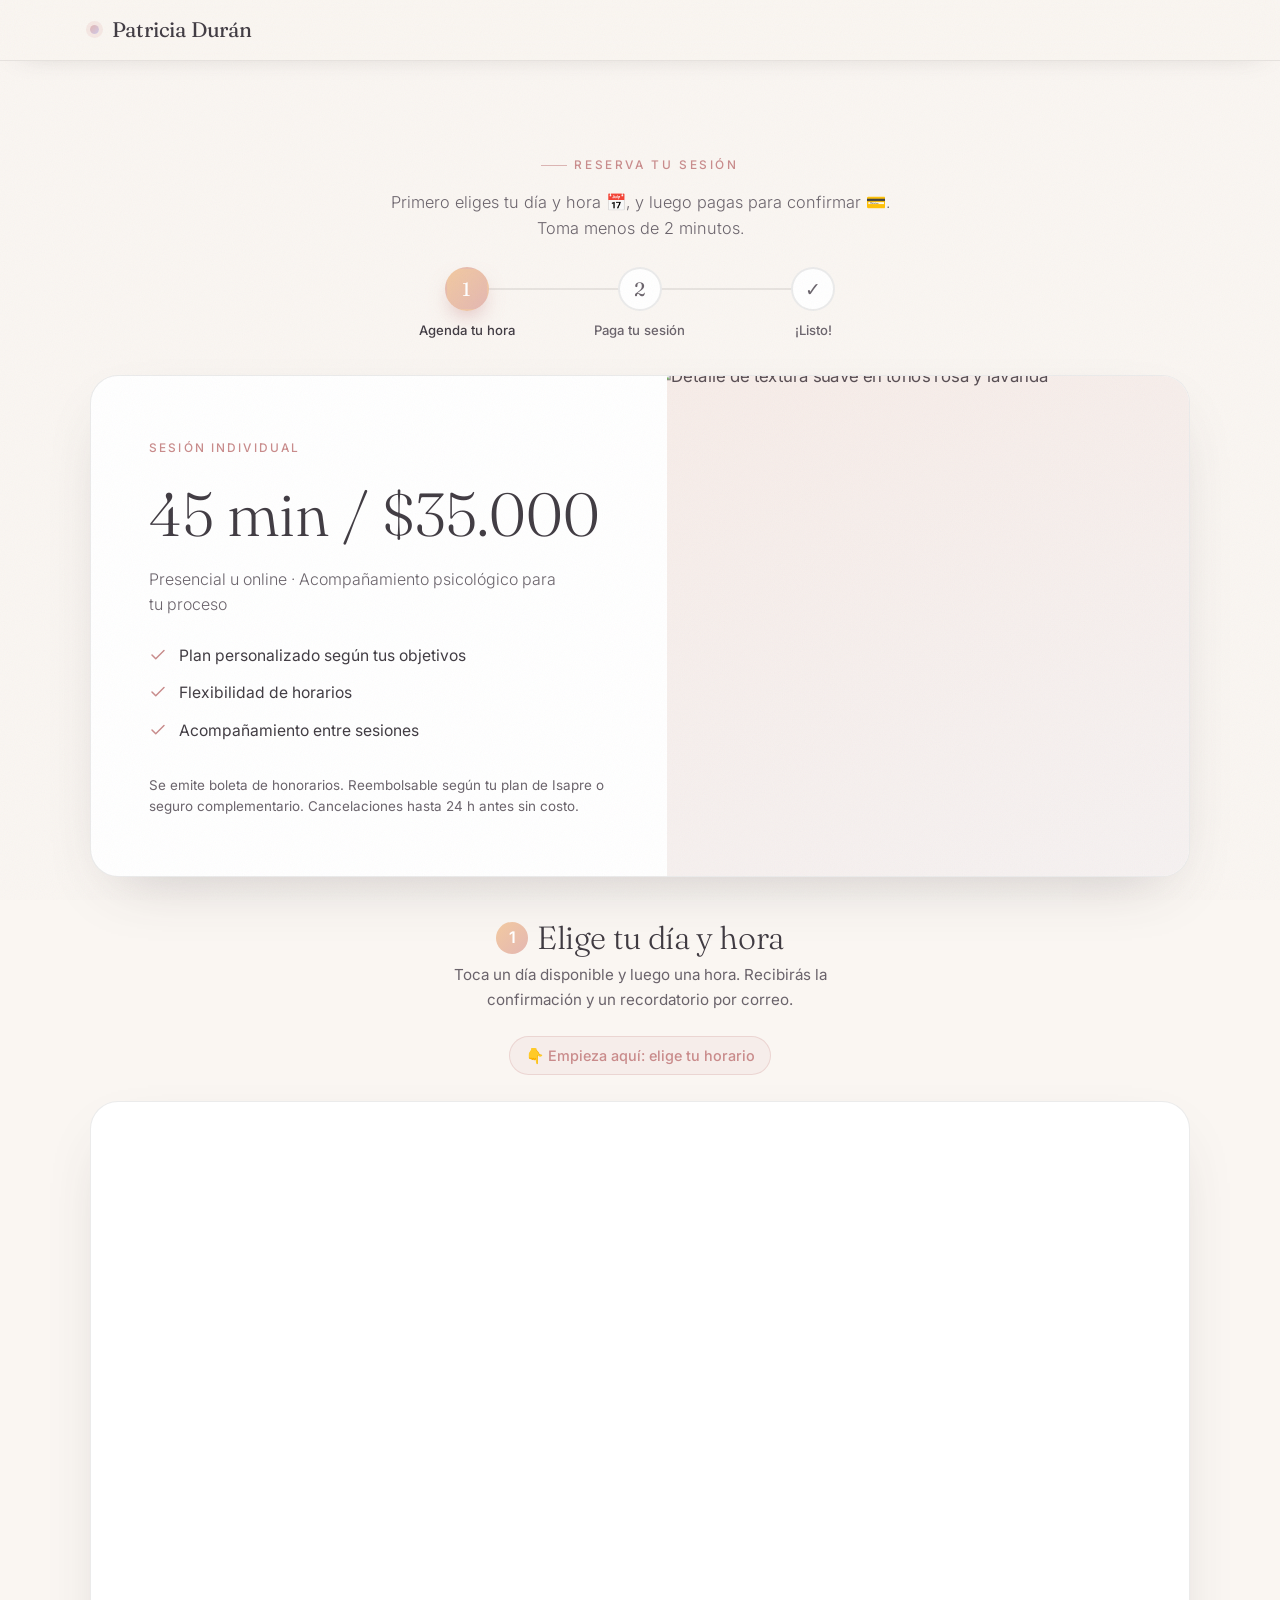
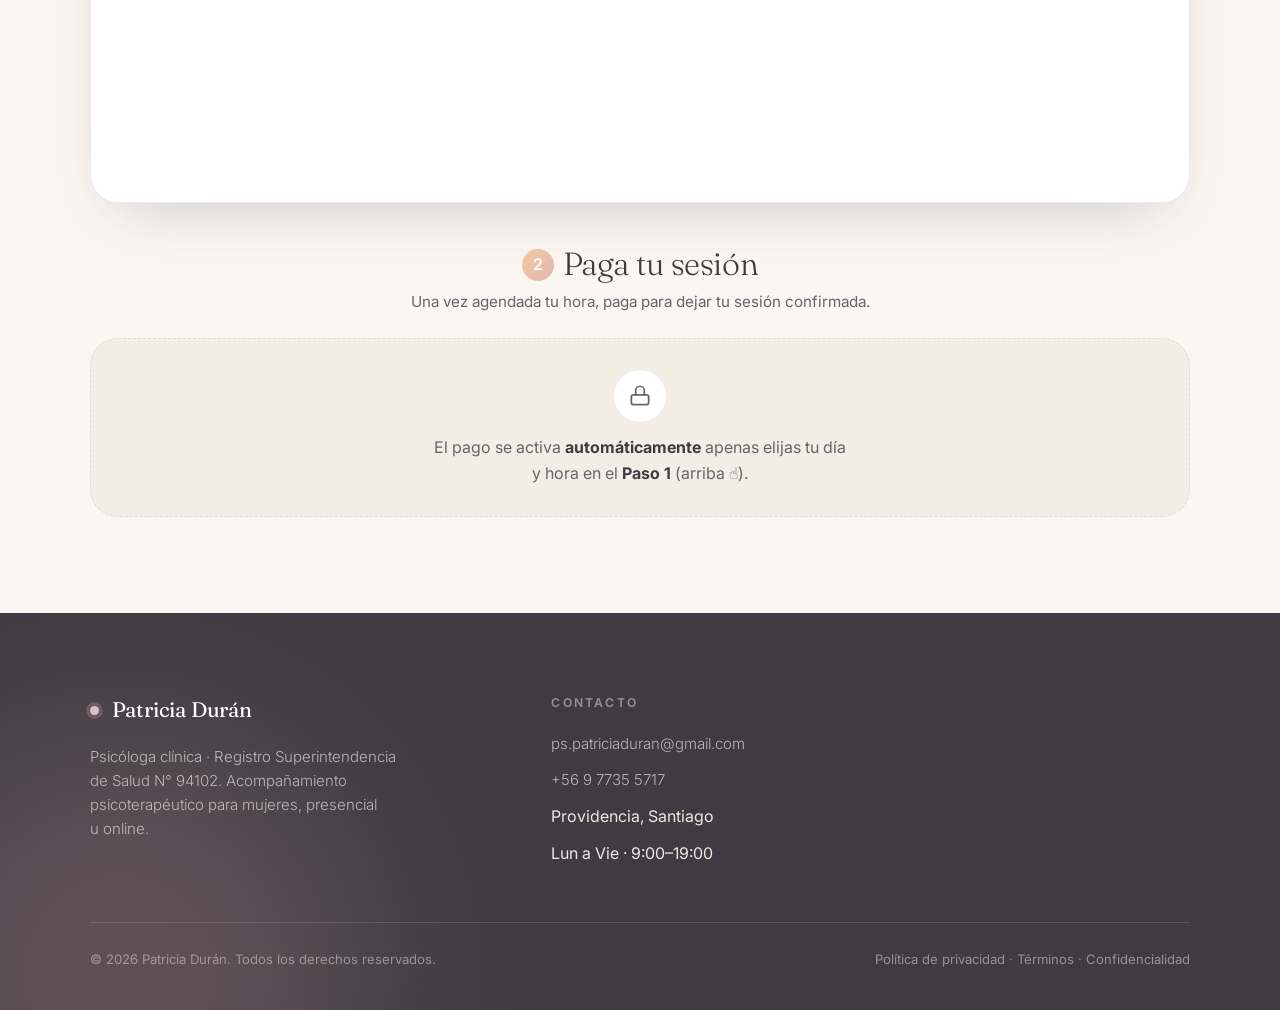
==== pago/index.html @ f586eb1d "Forzar recarga del CSS (cache-busting) tras reactivación del dominio El sitio quedó sirviendo una co" ====
<!DOCTYPE html>
<html lang="es">
<head>
<meta charset="UTF-8" />
<meta name="viewport" content="width=device-width, initial-scale=1.0" />
<title>Agenda y paga tu sesión · Patricia Durán — Psicóloga</title>
<meta name="description" content="Reserva tu sesión con Patricia Durán en 2 pasos: primero eliges día y hora, y luego pagas para confirmar, de forma segura." />
<meta name="author" content="Patricia Durán" />
<meta property="og:type" content="website" />
<meta property="og:title" content="Agenda y paga tu sesión · Patricia Durán" />
<meta property="og:description" content="Reserva en 2 pasos: agenda tu hora y luego paga para confirmar." />
<meta property="og:image" content="../assets/hero.png" />
<meta property="og:locale" content="es_ES" />
<meta name="theme-color" content="#FAF6F2" />
<link rel="icon" type="image/png" href="../assets/favicon.png" />
<link rel="apple-touch-icon" href="../assets/favicon.png" />

<link rel="preconnect" href="https://fonts.googleapis.com" />
<link rel="preconnect" href="https://fonts.gstatic.com" crossorigin />
<link href="https://fonts.googleapis.com/css2?family=Fraunces:ital,opsz,wght@0,9..144,300;0,9..144,400;0,9..144,500;1,9..144,300;1,9..144,400&family=Inter:wght@300;400;500;600&display=swap" rel="stylesheet" />

<link rel="stylesheet" href="../assets/styles.css?v=20260706" />
<style>
  /* --- específico de la página de agenda/pago --- */
  .pago-main{padding-top:148px;padding-bottom:96px;min-height:70vh}
  .pago-main .center-col{margin-bottom:8px}
  .back-link{display:inline-flex;align-items:center;gap:.4em;font-size:.9rem;color:var(--carbon-soft);margin-bottom:18px}
  .back-link:hover{color:var(--rosa-profundo)}

  /* indicador de pasos */
  .stepper{display:flex;justify-content:center;max-width:520px;margin:26px auto 8px}
  .stepper .st{flex:1;display:flex;flex-direction:column;align-items:center;text-align:center;position:relative}
  .stepper .st::before{content:"";position:absolute;top:21px;right:50%;width:100%;height:2px;background:var(--line);z-index:0}
  .stepper .st:first-child::before{display:none}
  .stepper .st .dot{position:relative;z-index:1;width:44px;height:44px;border-radius:50%;display:flex;align-items:center;justify-content:center;font-family:var(--serif);font-size:1.2rem;background:#fff;border:2px solid var(--line);color:var(--carbon-soft);transition:all .45s var(--ease)}
  .stepper .st .lbl{font-size:.82rem;margin-top:9px;color:var(--carbon-soft);font-weight:500}
  .stepper .st.active .dot{background:linear-gradient(135deg,var(--durazno),var(--rosa-sereno));border-color:transparent;color:#fff;box-shadow:0 10px 22px -8px rgba(201,139,139,.7)}
  .stepper .st.active .lbl{color:var(--carbon)}
  .stepper .st.done .dot{background:#3f7d57;border-color:transparent;color:#fff}
  .stepper .st.done .lbl{color:#3f7d57}
  .stepper .st.done::before{background:#3f7d57}

  .step-badge{display:inline-flex;align-items:center;justify-content:center;width:32px;height:32px;border-radius:50%;background:linear-gradient(135deg,var(--durazno),var(--rosa-sereno));color:#fff;font-family:var(--sans);font-weight:600;font-size:1rem;margin-right:.55em;vertical-align:middle;flex:none}
  .cal-block h3{display:flex;align-items:center;justify-content:center}
  .cal-inline{min-width:320px;height:700px}
  @media(max-width:760px){
    .pago-main{padding-top:104px}
    .cal-inline{height:auto;min-height:600px}
  }
  .hint{display:inline-flex;align-items:center;gap:.5em;font-size:.9rem;color:var(--rosa-profundo);font-weight:500;background:rgba(201,139,139,.08);border:1px solid rgba(201,139,139,.25);border-radius:999px;padding:.5em 1.1em;margin-bottom:18px}

  /* pago */
  .pay-box{border:1px solid var(--line);border-radius:var(--r-lg);background:#fff;box-shadow:var(--shadow);padding:34px 26px;text-align:center;display:flex;flex-direction:column;align-items:center;gap:16px}
  .pay-box .btn{min-width:280px;font-size:1.05rem;padding:1.05em 1.8em}
  .pay-trust{display:flex;align-items:center;justify-content:center;gap:7px;flex-wrap:wrap;font-size:.88rem;color:var(--carbon-soft);margin-top:2px}
  .pay-trust img{height:34px;width:auto;display:inline-block;vertical-align:middle}
  .pay-fallback{display:flex;flex-direction:column;align-items:center;gap:14px}
  .pay-fallback .cal-ico{width:58px;height:58px;border-radius:50%;display:flex;align-items:center;justify-content:center;background:var(--crema);border:1px solid var(--line);color:var(--rosa-profundo)}
  .pay-fallback p{max-width:44ch;color:var(--carbon-soft);margin:0}

  /* candado / bloqueo del paso 2 */
  .lock-panel{display:flex;flex-direction:column;align-items:center;gap:12px;text-align:center;padding:30px 24px;border:1.5px dashed var(--line);border-radius:var(--r-lg);background:var(--crema-2)}
  .lock-panel .ic{width:54px;height:54px;border-radius:50%;display:flex;align-items:center;justify-content:center;background:#fff;border:1px solid var(--line);color:var(--carbon-soft)}
  .lock-panel p{max-width:42ch;color:var(--carbon-soft);margin:0;font-size:1rem}
  .lock-panel b{color:var(--carbon)}

  /* aviso de éxito al agendar (bien notorio) */
  .success-banner{display:none;align-items:center;gap:14px;background:linear-gradient(135deg,rgba(63,125,87,.14),rgba(63,125,87,.05));border:1.5px solid rgba(63,125,87,.45);border-radius:18px;padding:18px 22px;margin:0 auto 20px;max-width:540px;text-align:left}
  .success-banner .ic{flex:none;width:42px;height:42px;border-radius:50%;background:#3f7d57;color:#fff;display:flex;align-items:center;justify-content:center}
  .success-banner .tx{font-size:1rem;color:var(--carbon)}
  .success-banner .tx b{color:#2f6b46}

  /* el paso de pago atenuado mientras está bloqueado */
  #payContent{display:none}

  /* latido del botón para llamar la atención al desbloquear */
  @keyframes paypulse{0%{box-shadow:0 0 0 0 rgba(201,139,139,.55)}70%{box-shadow:0 0 0 16px rgba(201,139,139,0)}100%{box-shadow:0 0 0 0 rgba(201,139,139,0)}}
  .pay-pulse{animation:paypulse 1.8s ease-out 4}
</style>
</head>
<body>

<!-- ============ NAVBAR ============ -->
<nav class="nav scrolled" id="nav" aria-label="Marca">
  <div class="wrap nav-inner">
    <span class="logo"><span class="dot" aria-hidden="true"></span>Patricia Durán</span>
  </div>
</nav>

<!-- ============ AGENDA + PAGO ============ -->
<main class="section pago-main" id="top">
  <div class="wrap">
    <div class="center-col">
      <span class="eyebrow">Reserva tu sesión</span>
      <p class="plans-intro" style="margin-top:14px">Primero eliges tu día y hora 📅, y luego pagas para confirmar 💳. Toma menos de 2 minutos.</p>
    </div>

    <!-- Indicador de pasos -->
    <div class="stepper" aria-hidden="true">
      <div class="st active" id="stp1"><div class="dot">1</div><div class="lbl">Agenda tu hora</div></div>
      <div class="st" id="stp2"><div class="dot">2</div><div class="lbl">Paga tu sesión</div></div>
      <div class="st" id="stp3"><div class="dot">✓</div><div class="lbl">¡Listo!</div></div>
    </div>

    <!-- Resumen de la sesión -->
    <div class="price-card" style="margin-top:34px">
      <div class="price-body">
        <span class="tag" style="font-size:.74rem;letter-spacing:.18em;text-transform:uppercase;color:var(--rosa-profundo);font-weight:500">Sesión individual</span>
        <div class="amt"><b>45 min / $35.000</b></div>
        <p class="sub">Presencial u online · Acompañamiento psicológico para tu proceso</p>
        <ul>
          <li><svg width="18" height="18" viewBox="0 0 24 24" fill="none" stroke="currentColor" stroke-width="2" stroke-linecap="round" stroke-linejoin="round"><path d="M20 6 9 17l-5-5"/></svg>Plan personalizado según tus objetivos</li>
          <li><svg width="18" height="18" viewBox="0 0 24 24" fill="none" stroke="currentColor" stroke-width="2" stroke-linecap="round" stroke-linejoin="round"><path d="M20 6 9 17l-5-5"/></svg>Flexibilidad de horarios</li>
          <li><svg width="18" height="18" viewBox="0 0 24 24" fill="none" stroke="currentColor" stroke-width="2" stroke-linecap="round" stroke-linejoin="round"><path d="M20 6 9 17l-5-5"/></svg>Acompañamiento entre sesiones</li>
        </ul>
        <p class="price-note">Se emite boleta de honorarios. Reembolsable según tu plan de Isapre o seguro complementario. Cancelaciones hasta 24 h antes sin costo.</p>
      </div>
      <div class="price-media">
        <img src="../assets/hero.png" alt="Detalle de textura suave en tonos rosa y lavanda" loading="lazy" />
        <div class="veil" aria-hidden="true"></div>
      </div>
    </div>

    <!-- Paso 1: agendar -->
    <div class="cal-block" id="calendario">
      <h3><span class="step-badge">1</span>Elige tu día y hora</h3>
      <p class="cal-sub">Toca un día disponible y luego una hora. Recibirás la confirmación y un recordatorio por correo.</p>
      <div class="center-col"><span class="hint">👇 Empieza aquí: elige tu horario</span></div>
      <div class="cal-shell">
        <!-- El calendario de Cal.com se inserta aquí cuando CAL_LINK está configurada -->
        <div id="calInline" class="cal-inline"></div>
        <div id="calFallback" class="cal-placeholder">
          <span class="cal-ico" aria-hidden="true">
            <svg width="26" height="26" viewBox="0 0 24 24" fill="none" stroke="currentColor" stroke-width="1.6" stroke-linecap="round" stroke-linejoin="round"><rect x="3" y="4.5" width="18" height="16" rx="2.5"/><path d="M3 9h18M8 2.5v4M16 2.5v4"/></svg>
          </span>
          <p>Estamos terminando de habilitar la reserva en línea. Mientras tanto, escríbenos por WhatsApp y coordinamos tu hora con gusto.</p>
          <a href="https://wa.me/56977355717?text=Hola%2C%20me%20gustar%C3%ADa%20agendar%20una%20sesi%C3%B3n%20con%20Patricia" target="_blank" rel="noopener" class="btn btn-primary">Reservar por WhatsApp</a>
        </div>
      </div>
    </div>

    <!-- Paso 2: pagar (se habilita al agendar) -->
    <div class="cal-block" id="payStep">
      <h3><span class="step-badge">2</span>Paga tu sesión</h3>
      <p class="cal-sub">Una vez agendada tu hora, paga para dejar tu sesión confirmada.</p>

      <!-- Estado BLOQUEADO (antes de agendar) -->
      <div class="lock-panel" id="payLock">
        <span class="ic" aria-hidden="true">
          <svg width="26" height="26" viewBox="0 0 24 24" fill="none" stroke="currentColor" stroke-width="1.6" stroke-linecap="round" stroke-linejoin="round"><rect x="4" y="11" width="16" height="9" rx="2"/><path d="M8 11V7a4 4 0 0 1 8 0v4"/></svg>
        </span>
        <p>El pago se activa <b>automáticamente</b> apenas elijas tu día y hora en el <b>Paso 1</b> (arriba ☝️).</p>
      </div>

      <!-- Estado DESBLOQUEADO (después de agendar) -->
      <div id="payContent">
        <div class="success-banner" id="successBanner">
          <span class="ic" aria-hidden="true">
            <svg width="22" height="22" viewBox="0 0 24 24" fill="none" stroke="currentColor" stroke-width="2.4" stroke-linecap="round" stroke-linejoin="round"><path d="M20 6 9 17l-5-5"/></svg>
          </span>
          <span class="tx"><b>¡Tu hora quedó agendada!</b> Ahora toca el botón para pagar y dejarla confirmada.</span>
        </div>
        <div class="pay-box">
          <a id="payBtn" class="btn btn-primary" target="_blank" rel="noopener" aria-label="Pagar mi sesión, 35.000 pesos">Pagar mi sesión · $35.000</a>
          <div class="pay-trust">
            <svg width="15" height="15" viewBox="0 0 24 24" fill="none" stroke="currentColor" stroke-width="2" stroke-linecap="round" stroke-linejoin="round" aria-hidden="true"><rect x="4" y="11" width="16" height="9" rx="2"/><path d="M8 11V7a4 4 0 0 1 8 0v4"/></svg>
            <span>Pago seguro procesado por</span>
            <img id="mpLogo" src="../assets/Mercado_Pago.svg.png" alt="Mercado Pago" onerror="this.style.display='none';var t=document.getElementById('mpText');if(t)t.style.display='inline';" />
            <strong id="mpText" style="display:none;color:#2D3277">Mercado Pago</strong>
          </div>
          <div id="payFallback" class="pay-fallback" style="display:none">
            <span class="cal-ico" aria-hidden="true">
              <svg width="26" height="26" viewBox="0 0 24 24" fill="none" stroke="currentColor" stroke-width="1.6" stroke-linecap="round" stroke-linejoin="round"><rect x="2.5" y="5" width="19" height="14" rx="2.5"/><path d="M2.5 9.5h19"/></svg>
            </span>
            <p>Coordina tu pago por WhatsApp y te enviamos los datos.</p>
            <a href="https://wa.me/56977355717?text=Hola%2C%20ya%20agend%C3%A9%20mi%20sesi%C3%B3n%20y%20quiero%20coordinar%20el%20pago%20con%20Patricia" target="_blank" rel="noopener" class="btn btn-primary">Coordinar pago por WhatsApp</a>
          </div>
          <p class="price-note">Al tocar el botón, se abre <strong>Mercado Pago</strong> para completar el pago de forma segura (tarjeta, débito o transferencia). Recibirás tu boleta al correo.</p>
        </div>
      </div>
    </div>

  </div>
</main>

<!-- ============ FOOTER ============ -->
<footer class="footer">
  <div class="glow" style="width:480px;height:480px;background:var(--rosa-sereno);bottom:-200px;left:-120px"></div>
  <div class="wrap">
    <div class="foot-grid">
      <div class="foot-col">
        <span class="logo"><span class="dot" aria-hidden="true"></span>Patricia Durán</span>
        <p style="max-width:34ch;margin-bottom:6px">Psicóloga clínica · Registro Superintendencia de Salud N° 94102. Acompañamiento psicoterapéutico para mujeres, presencial u online.</p>
      </div>
      <div class="foot-col">
        <h4>Contacto</h4>
        <ul>
          <li><a href="mailto:ps.patriciaduran@gmail.com">ps.patriciaduran@gmail.com</a></li>
          <li><a href="tel:+56977355717">+56 9 7735 5717</a></li>
          <li>Providencia, Santiago</li>
          <li>Lun a Vie · 9:00–19:00</li>
        </ul>
      </div>
    </div>
    <div class="foot-bottom">
      <span>© 2026 Patricia Durán. Todos los derechos reservados.</span>
      <span>Política de privacidad · Términos · Confidencialidad</span>
    </div>
  </div>
</footer>

<script>
(function(){
  /* ======================================================================
     CONFIGURACIÓN  —  pega aquí los enlaces de Patricia
     ----------------------------------------------------------------------
     CAL_LINK : "usuario/evento" de Cal.com de la SESIÓN (sin https://cal.com/)
     PAY_URL  : enlace de pago en pesos de Mercado Pago (sesión individual)
     FLUJO: la persona agenda primero; al confirmar la reserva se habilita el
     botón de pago automáticamente. Si CAL_LINK queda vacío, se muestra el
     respaldo por WhatsApp.
     ====================================================================== */
  var CAL_LINK = "patricia-duran/sesion-individual";  // sesión de 45 min en Cal.com
  var PAY_URL  = "https://mpago.la/2dj81NJ";          // sesión individual $35.000

  /* ---- mobile menu ---- */
  var toggle = document.getElementById('navToggle');
  var links = document.getElementById('navLinks');
  if(toggle && links){
    toggle.addEventListener('click', function(){
      var open = links.classList.toggle('open');
      toggle.setAttribute('aria-expanded', open ? 'true':'false');
      toggle.setAttribute('aria-label', open ? 'Cerrar menú':'Abrir menú');
    });
    links.addEventListener('click', function(e){
      if(e.target.tagName === 'A'){ links.classList.remove('open'); toggle.setAttribute('aria-expanded','false'); }
    });
  }

  /* ---- elementos ---- */
  var payLock     = document.getElementById('payLock');
  var payContent  = document.getElementById('payContent');
  var payBtn      = document.getElementById('payBtn');
  var payFallback = document.getElementById('payFallback');
  var banner      = document.getElementById('successBanner');
  var stp1 = document.getElementById('stp1');
  var stp2 = document.getElementById('stp2');

  function prepararPago(){
    if(payBtn && PAY_URL){
      payBtn.href = PAY_URL;
      if(payFallback) payFallback.style.display = 'none';
    } else {
      if(payBtn) payBtn.style.display = 'none';
      if(payFallback) payFallback.style.display = 'flex';
    }
  }

  function desbloquearPago(scroll){
    prepararPago();
    if(payLock) payLock.style.display = 'none';
    if(payContent) payContent.style.display = 'block';
    if(banner) banner.style.display = 'flex';
    // actualizar el indicador de pasos
    if(stp1){ stp1.classList.remove('active'); stp1.classList.add('done'); }
    if(stp2){ stp2.classList.add('active'); }
    // llamar la atención sobre el botón
    if(payBtn){ payBtn.classList.add('pay-pulse'); }
    if(scroll){
      var el = document.getElementById('payStep');
      if(el) el.scrollIntoView({ behavior: 'smooth', block: 'start' });
    }
  }

  /* ---- Calendario embebido (Cal.com) + desbloqueo del pago al agendar ---- */
  var mount = document.getElementById('calInline');
  var fallback = document.getElementById('calFallback');

  if(CAL_LINK){
    if(fallback) fallback.style.display = 'none';
    prepararPago();   // deja listo el href; el paso sigue bloqueado hasta agendar
    (function (C, A, L) {
      var p = function (a, ar) { a.q.push(ar); };
      var d = C.document;
      C.Cal = C.Cal || function () {
        var cal = C.Cal, ar = arguments;
        if (!cal.loaded) { cal.ns = {}; cal.q = cal.q || []; d.head.appendChild(d.createElement("script")).src = A; cal.loaded = true; }
        if (ar[0] === L) {
          var api = function () { p(api, arguments); }, namespace = ar[1];
          api.q = api.q || [];
          if (typeof namespace === "string") { cal.ns[namespace] = cal.ns[namespace] || api; p(cal.ns[namespace], ar); p(cal, ["initNamespace", namespace]); }
          else p(cal, ar);
          return;
        }
        p(cal, ar);
      };
    })(window, "https://app.cal.com/embed/embed.js", "init");
    Cal("init", { origin: "https://cal.com" });
    Cal("inline", { elementOrSelector: "#calInline", calLink: CAL_LINK, config: { layout: "month_view" } });
    Cal("ui", { hideEventTypeDetails: false, layout: "month_view" });
    // Cuando la reserva se confirma en el calendario → habilita el pago
    Cal("on", { action: "bookingSuccessful", callback: function(){ desbloquearPago(true); } });
  } else {
    // Sin calendario configurado: mostramos respaldo y dejamos el pago disponible igual
    if(mount) mount.style.display = 'none';
    desbloquearPago(false);
  }
})();
</script>

</body>
</html>
---- assets/styles.css ----
/* ============ TOKENS ============ */
:root{
  --rosa-sereno:#E4B7B2;
  --lavanda:#D0C9E8;
  --durazno:#F2C9A0;
  --crema:#FAF6F2;
  --crema-2:#F4EDE6;
  --carbon:#403B42;
  --carbon-soft:#6A636B;
  --rosa-profundo:#C98B8B;
  --line:rgba(64,59,66,.10);

  --maxw:1180px;
  --pad:clamp(20px,5vw,40px);
  --r:18px;
  --r-lg:28px;
  --ease:cubic-bezier(.22,.61,.36,1);
  --ease-soft:cubic-bezier(.4,0,.2,1);
  --shadow:0 24px 60px -28px rgba(64,59,66,.28);
  --shadow-soft:0 14px 40px -24px rgba(64,59,66,.30);

  --serif:"Fraunces",Georgia,serif;
  --sans:"Inter",system-ui,-apple-system,sans-serif;
}

*{box-sizing:border-box;margin:0;padding:0}
html{scroll-behavior:smooth}
body{
  font-family:var(--sans);
  color:var(--carbon);
  background:var(--crema);
  line-height:1.6;
  -webkit-font-smoothing:antialiased;
  overflow-x:hidden;
  position:relative;
}

/* grain */
body::after{
  content:"";
  position:fixed;
  inset:0;
  z-index:9999;
  pointer-events:none;
  opacity:.045;
  background-image:url("data:image/svg+xml,%3Csvg xmlns='http://www.w3.org/2000/svg' width='180' height='180'%3E%3Cfilter id='n'%3E%3CfeTurbulence type='fractalNoise' baseFrequency='.9' numOctaves='2' stitchTiles='stitch'/%3E%3C/filter%3E%3Crect width='100%25' height='100%25' filter='url(%23n)'/%3E%3C/svg%3E");
}

img,video{display:block;max-width:100%}
a{color:inherit;text-decoration:none}
button{font-family:inherit;cursor:pointer;border:none;background:none}

::selection{background:var(--rosa-sereno);color:#fff}
:focus-visible{outline:2.5px solid var(--rosa-profundo);outline-offset:3px;border-radius:6px}

h1,h2,h3{font-family:var(--serif);font-weight:300;line-height:1.08;letter-spacing:-.012em;text-wrap:balance}
p{text-wrap:pretty}

.wrap{max-width:var(--maxw);margin-inline:auto;padding-inline:var(--pad)}

.eyebrow{
  font-family:var(--sans);
  font-size:.74rem;
  font-weight:500;
  letter-spacing:.22em;
  text-transform:uppercase;
  color:var(--rosa-profundo);
  display:inline-flex;align-items:center;gap:.6em;
}
.eyebrow::before{content:"";width:26px;height:1px;background:var(--rosa-profundo);opacity:.6}

/* buttons */
.btn{
  display:inline-flex;align-items:center;justify-content:center;gap:.55em;
  font-family:var(--sans);font-weight:500;font-size:.95rem;letter-spacing:.01em;
  padding:.92em 1.7em;border-radius:999px;
  transition:transform .4s var(--ease),box-shadow .4s var(--ease),background .4s var(--ease);
  will-change:transform;
}
.btn-primary{
  background:linear-gradient(135deg,var(--durazno),var(--rosa-sereno));
  color:#fff;
  box-shadow:0 12px 30px -12px rgba(201,139,139,.7);
}
.btn-primary:hover{transform:translateY(-2px);box-shadow:0 18px 40px -12px rgba(201,139,139,.85)}
.btn-ghost{
  background:rgba(255,255,255,.5);
  color:var(--carbon);
  border:1px solid var(--line);
  backdrop-filter:blur(6px);
}
.btn-ghost:hover{background:#fff;transform:translateY(-2px)}

/* ---- agenda actions + calendario embebido ---- */
.agenda-actions{display:flex;flex-direction:column;gap:10px;margin-top:4px}
.alt-contact{font-size:.85rem;color:var(--carbon-soft);text-align:center;margin-top:12px}
.alt-contact a{color:var(--rosa-profundo);text-decoration:underline;text-underline-offset:2px}
.cal-block{margin-top:44px;scroll-margin-top:96px}
.cal-block h3{font-family:var(--serif);font-weight:300;font-size:clamp(1.5rem,3.6vw,2rem);text-align:center;margin-bottom:8px}
.cal-block .cal-sub{text-align:center;color:var(--carbon-soft);font-size:.95rem;margin:0 auto 24px;max-width:46ch}
.cal-shell{border:1px solid var(--line);border-radius:var(--r-lg);overflow:hidden;background:#fff;box-shadow:var(--shadow)}
.calendly-inline-widget{min-width:320px;height:700px}
.cal-placeholder{display:flex;flex-direction:column;align-items:center;gap:16px;text-align:center;padding:54px 26px;background:linear-gradient(180deg,var(--crema),#fff)}
.cal-placeholder .cal-ico{width:58px;height:58px;border-radius:50%;display:flex;align-items:center;justify-content:center;background:#fff;border:1px solid var(--line);color:var(--rosa-profundo)}
.cal-placeholder p{max-width:44ch;color:var(--carbon-soft);margin:0}
.cal-placeholder .btn{margin-top:4px}
@media(max-width:760px){.calendly-inline-widget{height:760px}}

/* ============ NAVBAR ============ */
.nav{
  position:fixed;top:0;left:0;right:0;z-index:100;
  transition:background .5s var(--ease),box-shadow .5s var(--ease),padding .5s var(--ease),border-color .5s var(--ease);
  border-bottom:1px solid transparent;
  padding:22px 0;
}
.nav.scrolled{
  background:rgba(250,246,242,.72);
  backdrop-filter:blur(16px) saturate(140%);
  -webkit-backdrop-filter:blur(16px) saturate(140%);
  border-bottom-color:var(--line);
  padding:13px 0;
  box-shadow:0 8px 30px -22px rgba(64,59,66,.4);
}
.nav-inner{display:flex;align-items:center;justify-content:space-between;gap:20px}
.logo{font-family:var(--serif);font-size:1.32rem;font-weight:400;letter-spacing:-.01em;display:flex;align-items:center;gap:.6em}
.logo .dot{width:9px;height:9px;border-radius:50%;background:linear-gradient(135deg,var(--rosa-sereno),var(--lavanda));box-shadow:0 0 0 4px rgba(228,183,178,.22)}
.nav-links{display:flex;align-items:center;gap:34px}
.nav-links a{font-size:.93rem;color:var(--carbon-soft);position:relative;transition:color .3s}
.nav-links a::after{content:"";position:absolute;left:0;bottom:-6px;height:1.5px;width:0;background:var(--rosa-profundo);transition:width .35s var(--ease)}
.nav-links a:hover{color:var(--carbon)}
.nav-links a:hover::after{width:100%}
.nav .btn{padding:.66em 1.35em;font-size:.9rem}
.nav-toggle{display:none;width:42px;height:42px;border-radius:50%;align-items:center;justify-content:center;color:var(--carbon)}

/* ============ HERO ============ */
.hero{position:relative;min-height:100svh;display:flex;align-items:center;overflow:hidden;background:var(--crema)}
.hero-media{position:absolute;inset:0;z-index:0}
.hero-media img{width:100%;height:100%;object-fit:cover}
.hero-media .poster{position:absolute;inset:0}
/* cream gradient overlay for legibility on the left */
.hero-overlay{
  position:absolute;inset:0;z-index:1;
  background:
    linear-gradient(100deg, rgba(250,246,242,.96) 0%, rgba(250,246,242,.86) 26%, rgba(250,246,242,.45) 52%, rgba(250,246,242,0) 74%),
    linear-gradient(0deg, rgba(250,246,242,.55), rgba(250,246,242,0) 32%);
}
.hero-content{position:relative;z-index:2;width:100%;padding-top:90px;padding-bottom:60px;
  display:flex;align-items:center;justify-content:space-between;gap:clamp(32px,5vw,64px)}
.hero-content .inner{max-width:560px;flex:1 1 auto}
/* hero portrait */
.hero-portrait{flex:0 0 auto}
.portrait-frame{
  position:relative;width:clamp(280px,36vw,460px);aspect-ratio:925/1600;border-radius:24px;overflow:hidden;
  box-shadow:var(--shadow);
  background:repeating-linear-gradient(135deg,#efe3dc,#efe3dc 10px,#f6ece6 10px,#f6ece6 20px);
}
.portrait-frame img{width:100%;height:100%;object-fit:cover}
.hero h1{font-size:clamp(2.6rem,6.4vw,4.6rem);margin:.35em 0 .5em}
.hero h1 em{font-style:italic;color:var(--rosa-profundo)}
.hero .lede{font-size:clamp(1.05rem,2.2vw,1.28rem);color:var(--carbon-soft);font-weight:300;max-width:34ch;margin-bottom:2.2em}
.hero-cta{display:flex;flex-wrap:wrap;gap:14px;align-items:center}
.hero-meta{display:flex;gap:26px;margin-top:2.6em;flex-wrap:wrap}
.hero-meta .item{display:flex;flex-direction:column;gap:2px}
.hero-meta .item b{font-family:var(--serif);font-size:1.5rem;font-weight:400;color:var(--carbon)}
.hero-meta .item span{font-size:.8rem;color:var(--carbon-soft);letter-spacing:.02em}
.scroll-cue{position:absolute;bottom:26px;left:50%;transform:translateX(-50%);z-index:2;display:flex;flex-direction:column;align-items:center;gap:8px;color:var(--carbon-soft);font-size:.7rem;letter-spacing:.2em;text-transform:uppercase}
.scroll-cue .mouse{width:22px;height:36px;border:1.5px solid rgba(64,59,66,.35);border-radius:14px;position:relative}
.scroll-cue .mouse::after{content:"";position:absolute;top:6px;left:50%;width:3px;height:7px;border-radius:3px;background:var(--rosa-profundo);transform:translateX(-50%);animation:scrollPulse 1.8s var(--ease) infinite}
@keyframes scrollPulse{0%{opacity:0;transform:translate(-50%,0)}30%{opacity:1}100%{opacity:0;transform:translate(-50%,12px)}}

/* ============ GLOWS ============ */
.glow{position:absolute;border-radius:50%;filter:blur(80px);opacity:.55;pointer-events:none;z-index:0}

/* ============ SOUND WAVE SEPARATOR ============ */
.wave-sep{position:relative;height:120px;overflow:hidden;display:flex;align-items:center}
.wave-sep svg{width:200%;height:100%;position:absolute;left:0;top:0}
.wave-line{fill:none;stroke-width:1.6;opacity:.55}
.wave-flow-1{animation:waveDrift 18s linear infinite}
.wave-flow-2{animation:waveDrift 26s linear infinite;opacity:.4}
.wave-flow-3{animation:waveDrift 34s linear infinite;opacity:.28}
@keyframes waveDrift{to{transform:translateX(-50%)}}

/* ============ SECTIONS ============ */
section{position:relative}
.section{padding:clamp(80px,12vh,150px) 0;position:relative;overflow-x:clip}
.center-col{max-width:760px;margin-inline:auto;text-align:center}
.section h2{font-size:clamp(2rem,4.6vw,3.2rem);margin:.5em 0 .55em}
.section h2 em{font-style:italic;color:var(--rosa-profundo)}
.lead-p{font-size:clamp(1.05rem,2vw,1.22rem);color:var(--carbon-soft);font-weight:300;line-height:1.7}

/* problema */
.problema{background:linear-gradient(180deg,var(--crema),var(--crema-2))}
.problema .center-col p{margin-bottom:1.1em}
.problema .pull{font-family:var(--serif);font-size:clamp(1.4rem,3vw,2rem);font-weight:300;font-style:italic;color:var(--carbon);line-height:1.4;margin-top:.4em}

/* ============ HEART CONNECT ============ */
.connect{padding:clamp(90px,14vh,170px) 0;background:radial-gradient(120% 90% at 50% 40%,#fff 0%,var(--crema) 60%);overflow:hidden}
.connect .center-col{max-width:680px}
.heart-stage{position:relative;width:min(440px,82vw);aspect-ratio:1/.92;margin:18px auto 0}
.heart-stage svg{width:100%;height:100%;overflow:visible}
.heart-half{transition:none}
.heart-glow{
  position:absolute;inset:8%;border-radius:50%;
  background:radial-gradient(circle,rgba(228,183,178,.85),rgba(208,201,232,.4) 45%,transparent 70%);
  filter:blur(26px);opacity:0;transform:scale(.6);pointer-events:none;
}
.connect-caption{
  font-family:var(--serif);font-style:italic;font-weight:300;
  font-size:clamp(1.3rem,3vw,1.9rem);color:var(--carbon);
  margin-top:34px;opacity:0;transform:translateY(14px);
  transition:opacity .9s var(--ease),transform .9s var(--ease);
  min-height:1.4em;
}
.connect-caption.show{opacity:1;transform:none}

/* ============ BENEFICIOS ============ */
.beneficios{background:var(--crema-2)}
.cards{display:grid;grid-template-columns:repeat(3,1fr);gap:24px;margin-top:54px}
.card{
  background:#fff;border:1px solid var(--line);border-radius:var(--r-lg);
  padding:38px 32px;box-shadow:var(--shadow-soft);
  transition:transform .5s var(--ease),box-shadow .5s var(--ease);
}
.card:hover{transform:translateY(-6px);box-shadow:var(--shadow)}
.card .ic{width:54px;height:54px;border-radius:16px;display:flex;align-items:center;justify-content:center;margin-bottom:22px;
  background:linear-gradient(135deg,rgba(228,183,178,.3),rgba(208,201,232,.3));color:var(--rosa-profundo)}
.card h3{font-size:1.42rem;margin-bottom:.5em;font-weight:400}
.card p{color:var(--carbon-soft);font-size:.98rem;font-weight:300}

/* ============ SERVICIOS ============ */
.servicios{background:linear-gradient(180deg,var(--crema-2),var(--crema))}
.modal-grid{display:grid;grid-template-columns:1fr 1fr;gap:24px;margin-top:54px}
.modal{
  position:relative;border-radius:var(--r-lg);padding:42px 38px;overflow:hidden;
  border:1px solid var(--line);background:#fff;box-shadow:var(--shadow-soft);
}
.modal.is-online{background:linear-gradient(150deg,#fff, #fbf3ef)}
.modal .tag{font-size:.74rem;letter-spacing:.18em;text-transform:uppercase;font-weight:500;color:var(--rosa-profundo)}
.modal h3{font-size:1.7rem;font-weight:400;margin:.5em 0 .5em}
.modal p{color:var(--carbon-soft);font-weight:300;margin-bottom:1.3em}
.modal ul{list-style:none;display:flex;flex-direction:column;gap:11px}
.modal li{display:flex;gap:12px;align-items:flex-start;font-size:.96rem;color:var(--carbon)}
.modal li svg{flex:none;margin-top:3px;color:var(--rosa-profundo)}
.temas{margin-top:54px;text-align:center}
.temas h3{font-size:1.4rem;font-weight:400;margin-bottom:1.4em}
.chips{display:flex;flex-wrap:wrap;gap:12px;justify-content:center;max-width:720px;margin-inline:auto}
.chip{padding:.6em 1.25em;border-radius:999px;background:rgba(255,255,255,.7);border:1px solid var(--line);font-size:.92rem;color:var(--carbon);transition:background .3s,transform .3s}
.chip:hover{background:#fff;transform:translateY(-2px)}

/* ============ TESTIMONIOS ============ */
.testimonios{background:linear-gradient(180deg,var(--crema),var(--crema-2))}
.quotes{display:grid;grid-template-columns:repeat(3,1fr);gap:24px;margin-top:54px}
.quote{
  background:#fff;border:1px solid var(--line);border-radius:var(--r-lg);
  padding:36px 32px;box-shadow:var(--shadow-soft);display:flex;flex-direction:column;gap:20px;
}
.quote .mark{font-family:var(--serif);font-size:3.2rem;line-height:.5;color:var(--rosa-sereno);height:24px}
.quote p{font-size:1.05rem;font-weight:300;color:var(--carbon);line-height:1.6;font-style:italic;flex:1}
.quote .who{display:flex;align-items:center;gap:14px}
.quote .av{width:44px;height:44px;border-radius:50%;display:flex;align-items:center;justify-content:center;font-family:var(--serif);color:#fff;font-size:1rem;background:linear-gradient(135deg,var(--rosa-sereno),var(--lavanda))}
.quote .who b{font-weight:500;font-size:.95rem;display:block}
.quote .who span{font-size:.82rem;color:var(--carbon-soft)}

/* ============ PRICING ============ */
.pricing{background:var(--crema-2)}
.price-card{
  display:grid;grid-template-columns:1.05fr .95fr;gap:0;border-radius:var(--r-lg);overflow:hidden;
  box-shadow:var(--shadow);border:1px solid var(--line);background:#fff;
}
.price-body{padding:clamp(36px,5vw,58px)}
.price-body .amt{display:flex;align-items:baseline;gap:10px;margin:.4em 0 .2em}
.price-body .amt b{font-family:var(--serif);font-size:clamp(2.6rem,6vw,3.8rem);font-weight:300;color:var(--carbon)}
.price-body .amt span{color:var(--carbon-soft);font-size:1rem}
.price-body .amt-meta{color:var(--carbon-soft);font-size:1rem;font-weight:400;margin:-.05em 0 .55em}
.price-body .sub{color:var(--carbon-soft);font-weight:300;margin-bottom:1.6em}
.price-body ul{list-style:none;display:flex;flex-direction:column;gap:12px;margin:1.4em 0 2em}
.price-body li{display:flex;gap:12px;align-items:flex-start;font-size:.98rem}
.price-body li svg{flex:none;margin-top:3px;color:var(--rosa-profundo)}
.price-note{font-size:.84rem;color:var(--carbon-soft);margin-top:1.4em;line-height:1.6}
.price-media{position:relative;background:var(--crema);overflow:hidden;min-height:280px}
.price-media img{width:100%;height:100%;object-fit:cover;transform:scale(1.05)}
.price-media .veil{position:absolute;inset:0;background:linear-gradient(160deg,rgba(228,183,178,.15),rgba(208,201,232,.1))}
/* plans (planes) */
.plans-intro{text-align:center;max-width:520px;margin:46px auto 24px;color:var(--carbon-soft);font-weight:300;font-size:1.02rem}
.plans{display:grid;grid-template-columns:repeat(3,1fr);gap:20px;max-width:1000px;margin-inline:auto}
.plan{
  position:relative;background:#fff;border:1px solid var(--line);border-radius:var(--r-lg);
  padding:30px 30px;box-shadow:var(--shadow-soft);
  transition:transform .5s var(--ease),box-shadow .5s var(--ease);
}
.plan:hover{transform:translateY(-5px);box-shadow:var(--shadow)}
.plan .tag{font-size:.72rem;letter-spacing:.18em;text-transform:uppercase;font-weight:500;color:var(--rosa-profundo)}
.plan .ptotal{font-family:var(--serif);font-size:clamp(2rem,4.4vw,2.6rem);font-weight:300;color:var(--carbon);margin:.3em 0 .15em}
.plan .punit{font-size:.94rem;color:var(--carbon-soft);font-weight:300}
.plan .save{display:inline-flex;align-items:center;gap:.5em;margin-top:14px;padding:.42em 1em;border-radius:999px;
  background:linear-gradient(135deg,rgba(242,201,160,.35),rgba(228,183,178,.35));color:var(--rosa-profundo);
  font-size:.82rem;font-weight:500;letter-spacing:.01em}
.plan .desc{color:var(--carbon-soft);font-weight:300;font-size:.92rem;margin-top:16px}
.plan.is-featured{border-color:rgba(201,139,139,.4)}
.plan .badge{position:absolute;top:-11px;right:22px;font-size:.66rem;letter-spacing:.14em;text-transform:uppercase;font-weight:600;
  color:#fff;background:linear-gradient(135deg,var(--durazno),var(--rosa-sereno));padding:.42em .9em;border-radius:999px}

/* ============ FOOTER ============ */
.footer{background:var(--carbon);color:#EDE7E2;padding:80px 0 40px;position:relative;overflow:hidden}
.footer .glow{opacity:.18;filter:blur(90px)}
.foot-grid{display:grid;grid-template-columns:1.4fr 1fr 1fr;gap:48px;position:relative;z-index:1}
.footer .logo{color:#fff;margin-bottom:18px}
.footer p,.footer a{color:rgba(237,231,226,.7);font-size:.94rem;font-weight:300}
.footer a:hover{color:#fff}
.foot-col h4{font-family:var(--sans);font-size:.76rem;letter-spacing:.18em;text-transform:uppercase;color:rgba(237,231,226,.5);margin-bottom:18px;font-weight:600}
.foot-col ul{list-style:none;display:flex;flex-direction:column;gap:11px}
.socials{display:flex;gap:12px;margin-top:20px}
.socials a{width:40px;height:40px;border-radius:50%;border:1px solid rgba(237,231,226,.2);display:flex;align-items:center;justify-content:center;transition:background .3s,border-color .3s}
.socials a:hover{background:rgba(237,231,226,.12);border-color:rgba(237,231,226,.4)}
.foot-bottom{border-top:1px solid rgba(237,231,226,.14);margin-top:56px;padding-top:26px;display:flex;justify-content:space-between;gap:18px;flex-wrap:wrap;font-size:.82rem;color:rgba(237,231,226,.5)}

/* ============ REVEAL ============ */
.reveal{opacity:0;transform:translateY(26px);transition:opacity .9s var(--ease),transform .9s var(--ease)}
.reveal.in{opacity:1;transform:none}
.reveal.d1{transition-delay:.08s}
.reveal.d2{transition-delay:.16s}
.reveal.d3{transition-delay:.24s}

/* ============ RESPONSIVE ============ */
@media(max-width:920px){
  .cards,.quotes,.plans{grid-template-columns:1fr}
  .modal-grid{grid-template-columns:1fr}
  .price-card{grid-template-columns:1fr}
  .price-media{min-height:220px;order:-1}
  .foot-grid{grid-template-columns:1fr;gap:36px}
}
@media(max-width:760px){
  /* fuller cream veil so hero text stays legible over the video at full width */
  .hero-overlay{
    background:
      linear-gradient(180deg, rgba(250,246,242,.94) 0%, rgba(250,246,242,.82) 42%, rgba(250,246,242,.5) 78%, rgba(250,246,242,.35) 100%),
      linear-gradient(100deg, rgba(250,246,242,.9) 0%, rgba(250,246,242,.55) 55%, rgba(250,246,242,.2) 100%);
  }
  .hero-content{padding-top:104px;padding-bottom:84px;flex-direction:column;align-items:stretch;gap:28px}
  /* unwrap the text block so the photo can sit right after the title on mobile */
  .hero-content .inner{display:contents}
  .hero .eyebrow{order:1}
  .hero h1{order:2;margin:0}
  .hero-portrait{order:3;align-self:center}
  .hero .lede{order:4;margin-bottom:0}
  .hero-cta{order:5}
  .hero-meta{order:6;margin-top:0;gap:18px 28px}
  .portrait-frame{width:clamp(260px,76vw,380px)}
  .scroll-cue{display:none}
  .nav-links{
    position:fixed;top:0;left:0;right:0;width:100%;flex-direction:column;align-items:flex-start;
    background:rgba(250,246,242,.97);backdrop-filter:blur(20px);
    padding:96px 32px 36px;gap:22px;
    transform:translateY(-110%);transition:transform .5s var(--ease);box-shadow:var(--shadow);
    height:auto;
  }
  .nav-links.open{transform:translateY(0)}
  .nav-links a{font-size:1.3rem;font-family:var(--serif)}
  .nav-links .btn{display:none}
  .nav-toggle{display:flex}
  .nav .nav-cta{display:inline-flex}
}
@media(min-width:761px){.nav-cta-mobile{display:none}}

/* reduced motion */
@media(prefers-reduced-motion:reduce){
  *,*::after,*::before{animation-duration:.001ms!important;animation-iteration-count:1!important;transition-duration:.001ms!important;scroll-behavior:auto!important}
  .reveal{opacity:1!important;transform:none!important}
}
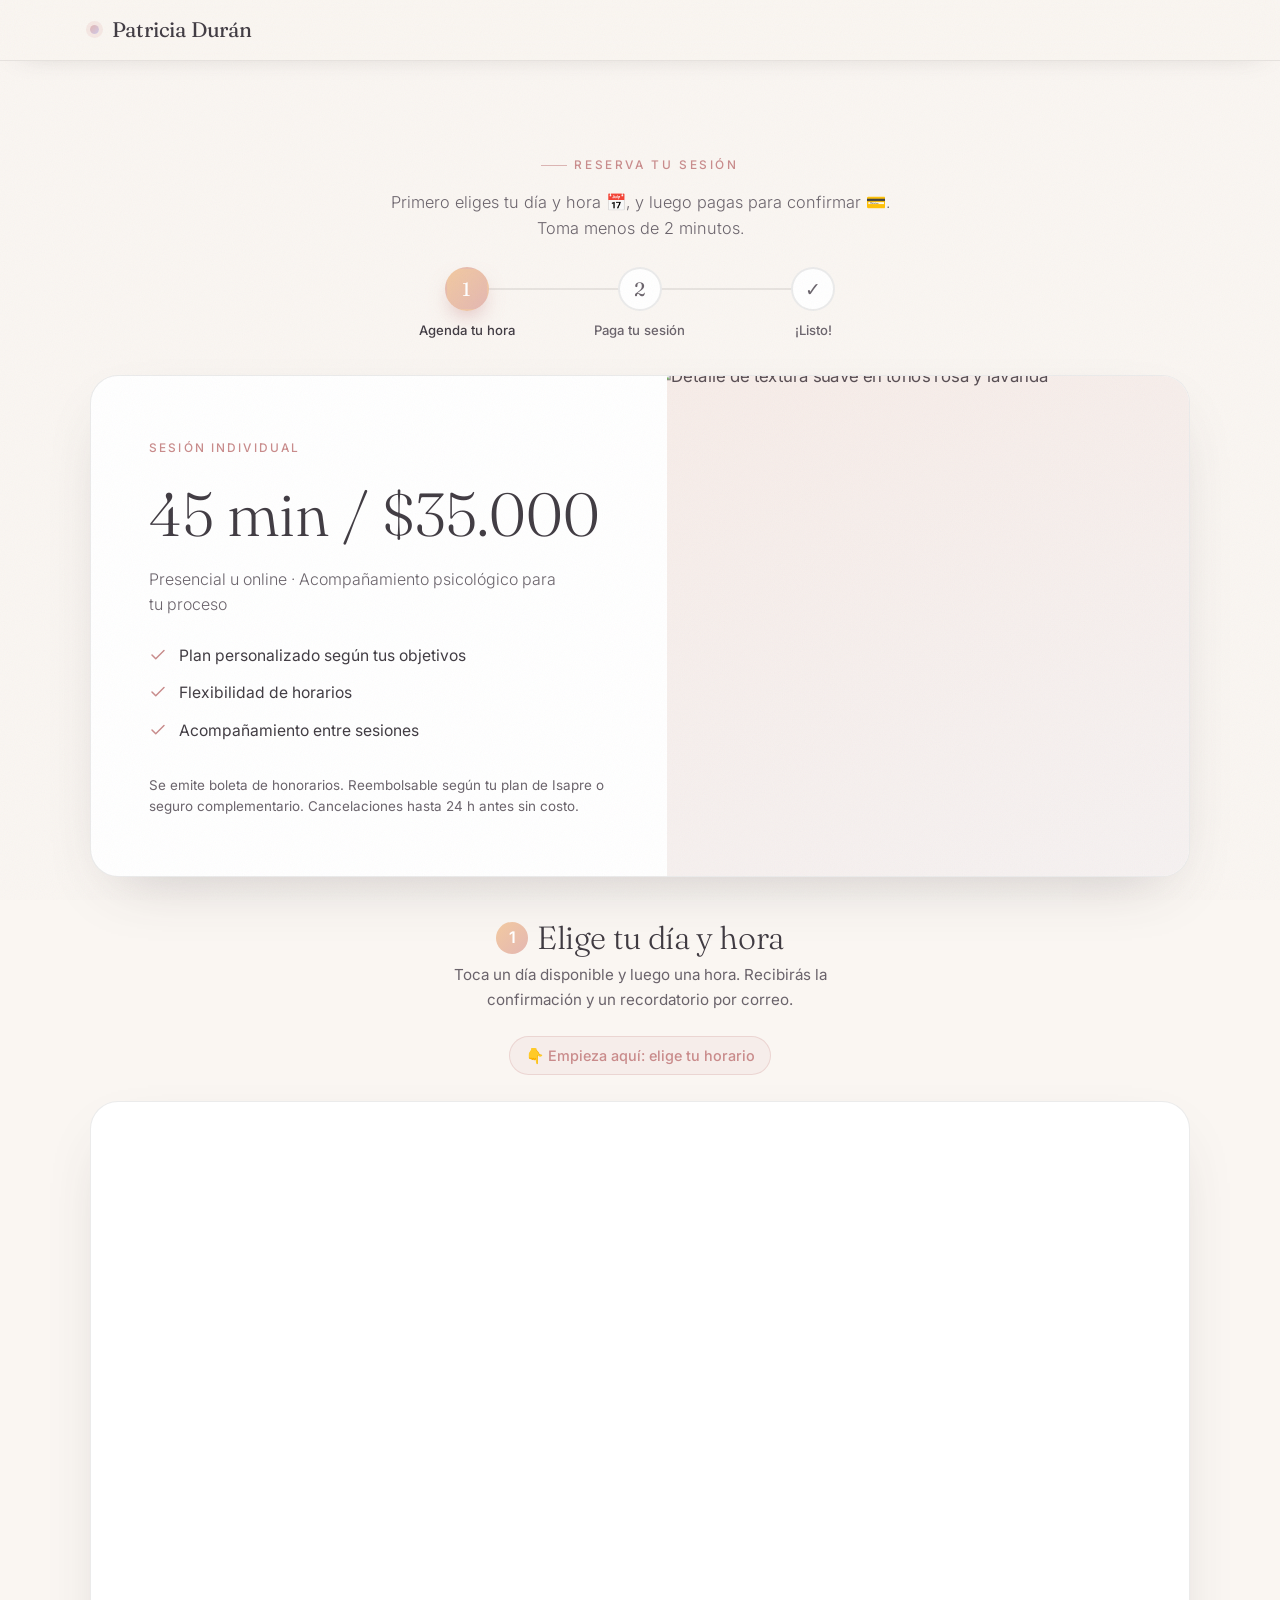
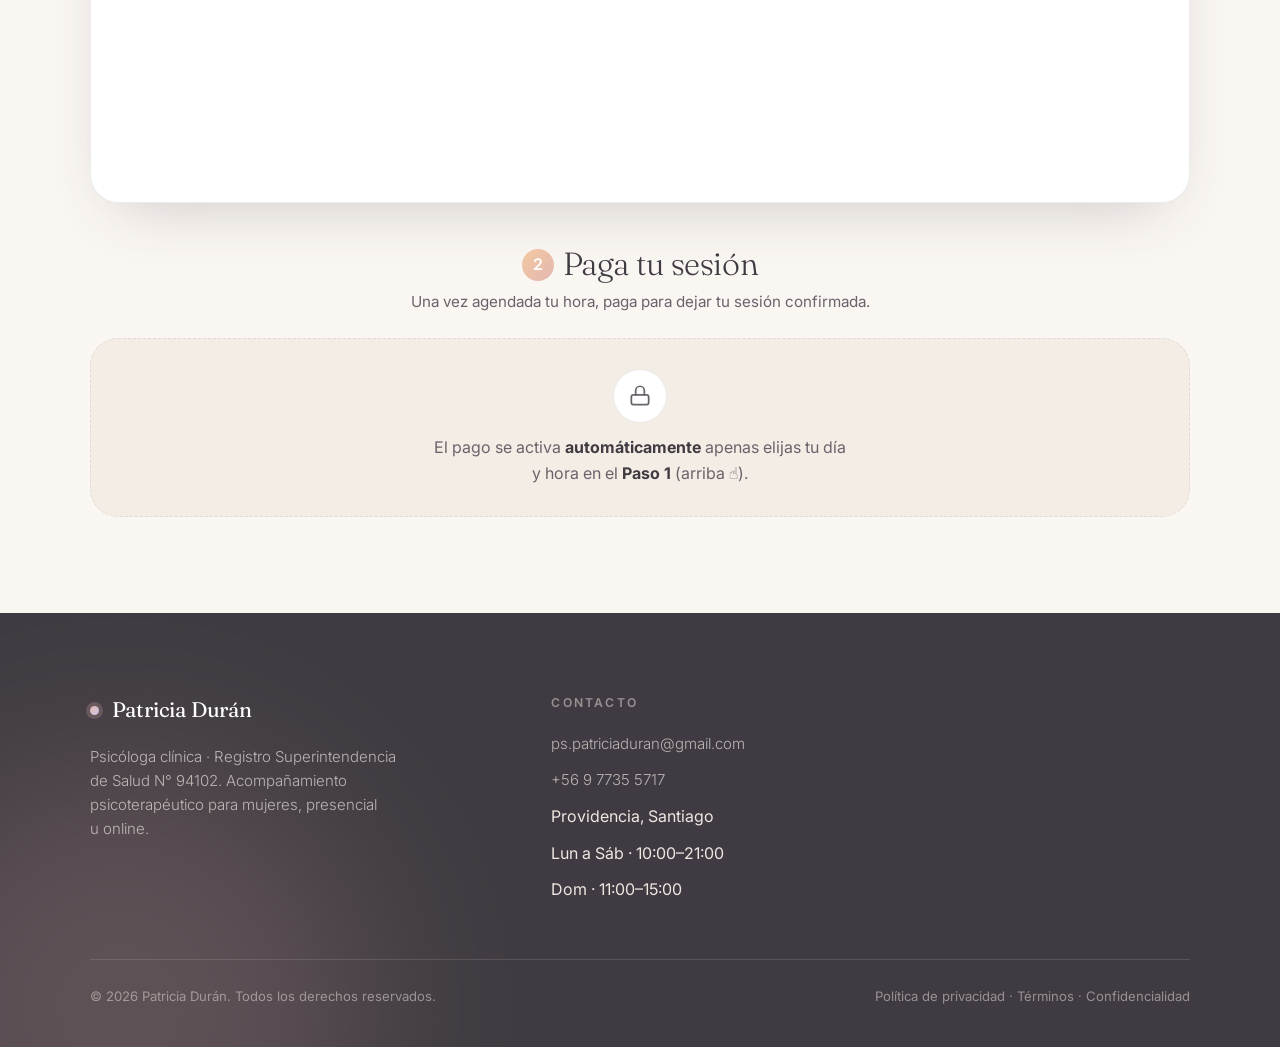
==== commit 6192c27d: "Update business hours to Mon-Sat 10:00-21:00, Sun 11:00-15:00 Replaces the old "Lun a Vie · 9:00-19:" ====
--- a/pago/index.html
+++ b/pago/index.html
@@ -198,7 +198,8 @@
           <li><a href="mailto:ps.patriciaduran@gmail.com">ps.patriciaduran@gmail.com</a></li>
           <li><a href="tel:+56977355717">+56 9 7735 5717</a></li>
           <li>Providencia, Santiago</li>
-          <li>Lun a Vie · 9:00–19:00</li>
+          <li>Lun a Sáb · 10:00–21:00</li>
+          <li>Dom · 11:00–15:00</li>
         </ul>
       </div>
     </div>
--- a/assets/styles.css
+++ b/assets/styles.css
@@ -91,9 +91,30 @@
 }
 .btn-ghost:hover{background:#fff;transform:translateY(-2px)}
 
+/* ---- magnetic CTA + corazón junto a "Agenda" ---- */
+.btn-magnetic{transition:transform .5s cubic-bezier(.34,1.56,.64,1),box-shadow .4s var(--ease),background .4s var(--ease)}
+.agenda-label{position:relative;display:inline-block}
+.agenda-heart{
+  position:absolute;
+  left:-15px;top:50%;
+  width:10px;height:10px;
+  opacity:0;
+  pointer-events:none;
+  transform:translateY(-50%) scale(.3);
+  transition:opacity .3s var(--ease-soft),transform .3s var(--ease-soft);
+}
+.btn-magnetic:hover .agenda-heart,
+.btn-magnetic:focus-visible .agenda-heart{
+  opacity:1;
+  transform:translateY(-50%) scale(1);
+}
+@media (prefers-reduced-motion: reduce){
+  .btn-magnetic{transition:box-shadow .4s var(--ease),background .4s var(--ease)}
+}
+
 /* ---- agenda actions + calendario embebido ---- */
-.agenda-actions{display:flex;flex-direction:column;gap:10px;margin-top:4px}
-.alt-contact{font-size:.85rem;color:var(--carbon-soft);text-align:center;margin-top:12px}
+.agenda-actions{display:flex;flex-direction:column;align-items:flex-start;gap:10px;margin-top:4px}
+.alt-contact{font-size:.85rem;color:var(--carbon-soft);text-align:left;margin-top:12px}
 .alt-contact a{color:var(--rosa-profundo);text-decoration:underline;text-underline-offset:2px}
 .cal-block{margin-top:44px;scroll-margin-top:96px}
 .cal-block h3{font-family:var(--serif);font-weight:300;font-size:clamp(1.5rem,3.6vw,2rem);text-align:center;margin-bottom:8px}
@@ -162,7 +183,7 @@
 .hero-meta{display:flex;gap:26px;margin-top:2.6em;flex-wrap:wrap}
 .hero-meta .item{display:flex;flex-direction:column;gap:2px}
 .hero-meta .item b{font-family:var(--serif);font-size:1.5rem;font-weight:400;color:var(--carbon)}
-.hero-meta .item span{font-size:.8rem;color:var(--carbon-soft);letter-spacing:.02em}
+.hero-meta .item > span{font-size:.8rem;color:var(--carbon-soft);letter-spacing:.02em}
 .scroll-cue{position:absolute;bottom:26px;left:50%;transform:translateX(-50%);z-index:2;display:flex;flex-direction:column;align-items:center;gap:8px;color:var(--carbon-soft);font-size:.7rem;letter-spacing:.2em;text-transform:uppercase}
 .scroll-cue .mouse{width:22px;height:36px;border:1.5px solid rgba(64,59,66,.35);border-radius:14px;position:relative}
 .scroll-cue .mouse::after{content:"";position:absolute;top:6px;left:50%;width:3px;height:7px;border-radius:3px;background:var(--rosa-profundo);transform:translateX(-50%);animation:scrollPulse 1.8s var(--ease) infinite}
@@ -280,6 +301,7 @@
 .price-media{position:relative;background:var(--crema);overflow:hidden;min-height:280px}
 .price-media img{width:100%;height:100%;object-fit:cover;transform:scale(1.05)}
 .price-media .veil{position:absolute;inset:0;background:linear-gradient(160deg,rgba(228,183,178,.15),rgba(208,201,232,.1))}
+
 /* plans (planes) */
 .plans-intro{text-align:center;max-width:520px;margin:46px auto 24px;color:var(--carbon-soft);font-weight:300;font-size:1.02rem}
 .plans{display:grid;grid-template-columns:repeat(3,1fr);gap:20px;max-width:1000px;margin-inline:auto}
